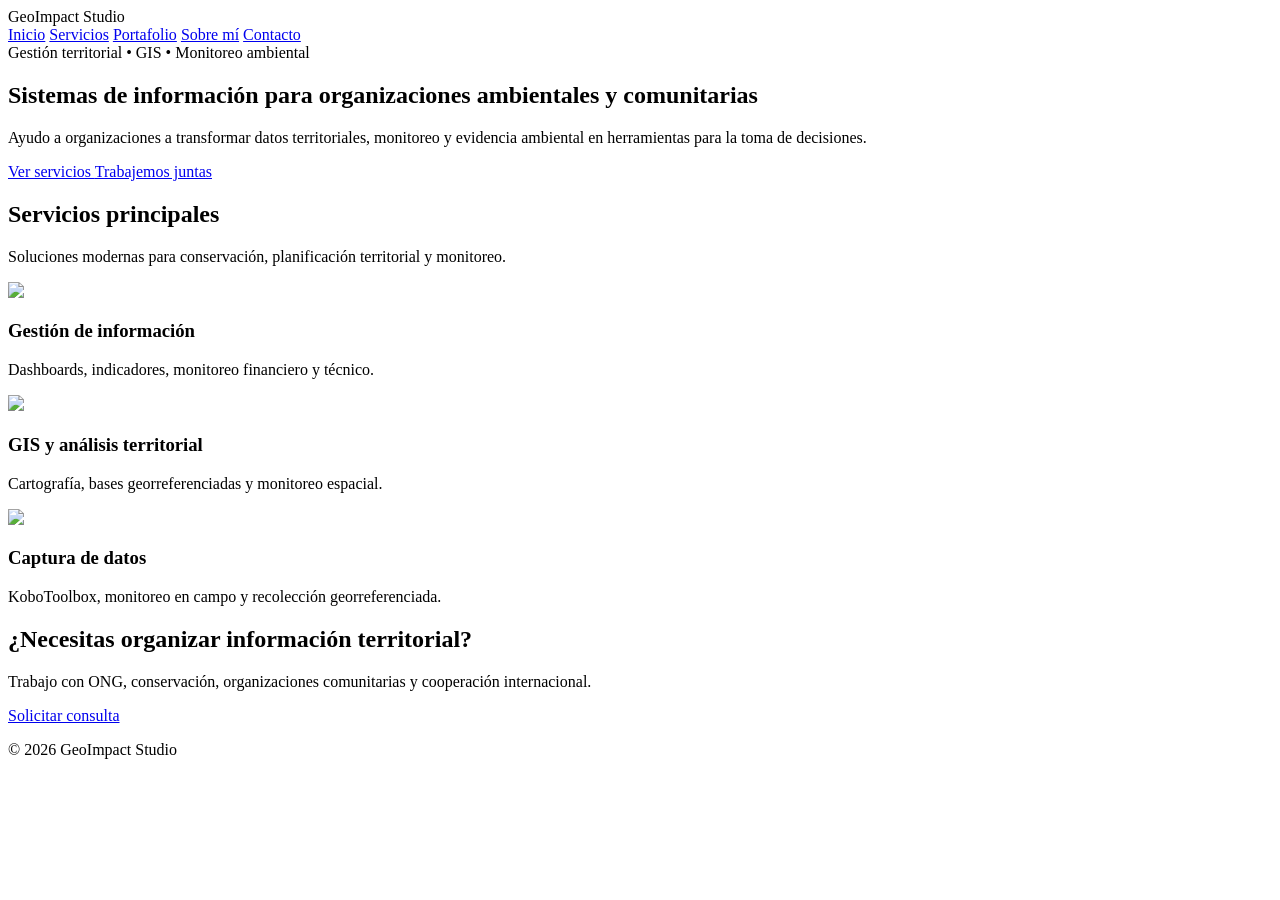
==== index.html @ e309afb4 "Create index.html" ====
<!DOCTYPE html>
<html lang="es">
<head>
  <meta charset="UTF-8">
  <meta name="viewport" content="width=device-width, initial-scale=1.0">

  <title>GeoImpact Studio</title>

  <link rel="stylesheet" href="style.css">

  <link rel="preconnect" href="https://fonts.googleapis.com">
  <link href="https://fonts.googleapis.com/css2?family=Inter:wght@300;400;500;700&display=swap" rel="stylesheet">
</head>

<body>

<header class="navbar">

  <div class="logo">
    GeoImpact Studio
  </div>

  <nav>
    <a href="index.html">Inicio</a>
    <a href="services.html">Servicios</a>
    <a href="portfolio.html">Portafolio</a>
    <a href="about.html">Sobre mí</a>
    <a href="contact.html">Contacto</a>
  </nav>

</header>

<section class="hero">

  <div class="hero-content">

    <span class="tag">
      Gestión territorial • GIS • Monitoreo ambiental
    </span>

    <h1>
      Sistemas de información para organizaciones ambientales y comunitarias
    </h1>

    <p>
      Ayudo a organizaciones a transformar datos territoriales,
      monitoreo y evidencia ambiental en herramientas para la toma
      de decisiones.
    </p>

    <div class="hero-buttons">
      <a href="services.html" class="btn-primary">
        Ver servicios
      </a>

      <a href="contact.html" class="btn-secondary">
        Trabajemos juntas
      </a>
    </div>

  </div>

</section>

<section class="services-home">

  <div class="section-title">
    <h2>Servicios principales</h2>
    <p>
      Soluciones modernas para conservación,
      planificación territorial y monitoreo.
    </p>
  </div>

  <div class="cards">

    <div class="card">
      <img src="assets/dashboard.jpg">

      <h3>Gestión de información</h3>

      <p>
        Dashboards, indicadores,
        monitoreo financiero y técnico.
      </p>
    </div>

    <div class="card">
      <img src="assets/gis.jpg">

      <h3>GIS y análisis territorial</h3>

      <p>
        Cartografía, bases georreferenciadas
        y monitoreo espacial.
      </p>
    </div>

    <div class="card">
      <img src="assets/field.jpg">

      <h3>Captura de datos</h3>

      <p>
        KoboToolbox, monitoreo en campo
        y recolección georreferenciada.
      </p>
    </div>

  </div>

</section>

<section class="cta">

  <h2>
    ¿Necesitas organizar información territorial?
  </h2>

  <p>
    Trabajo con ONG, conservación,
    organizaciones comunitarias y cooperación internacional.
  </p>

  <a href="contact.html" class="btn-primary">
    Solicitar consulta
  </a>

</section>

<footer>

  <p>
    © 2026 GeoImpact Studio
  </p>

</footer>

<script src="script.js"></script>

</body>
</html>
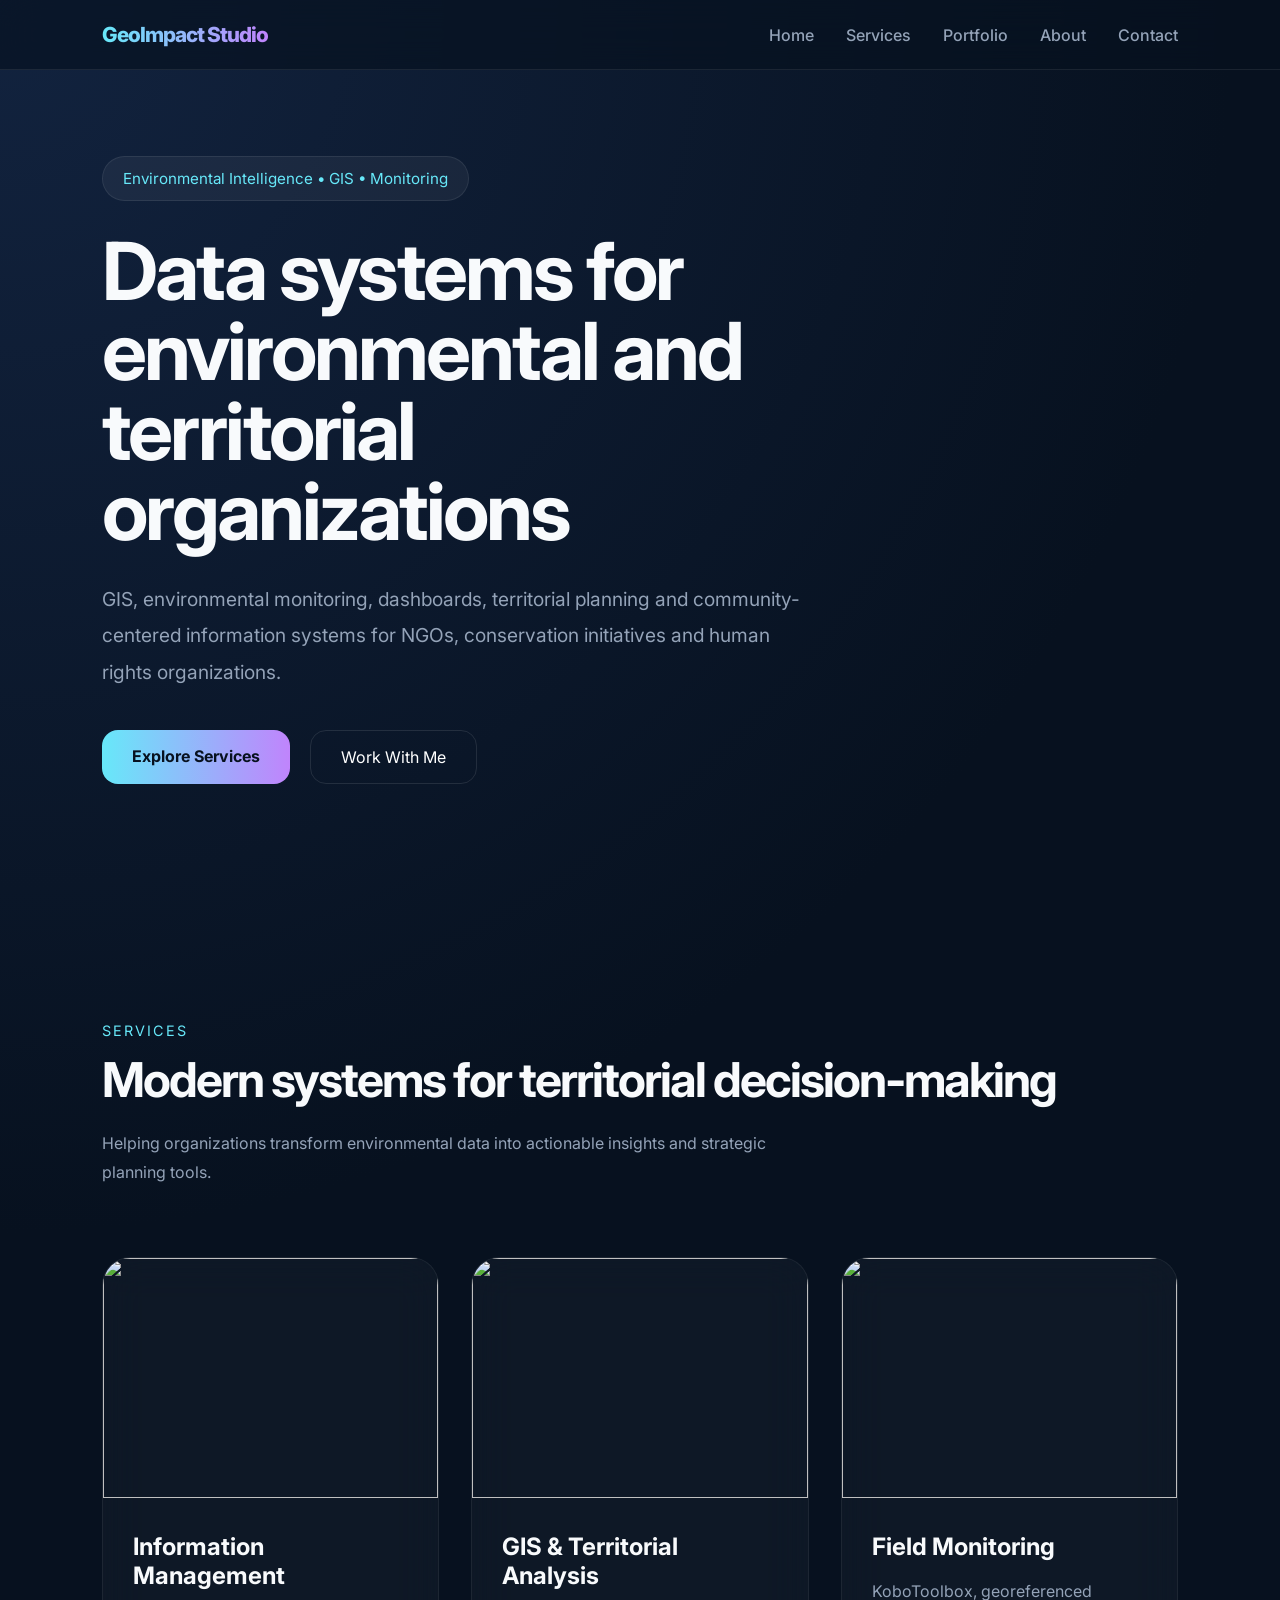
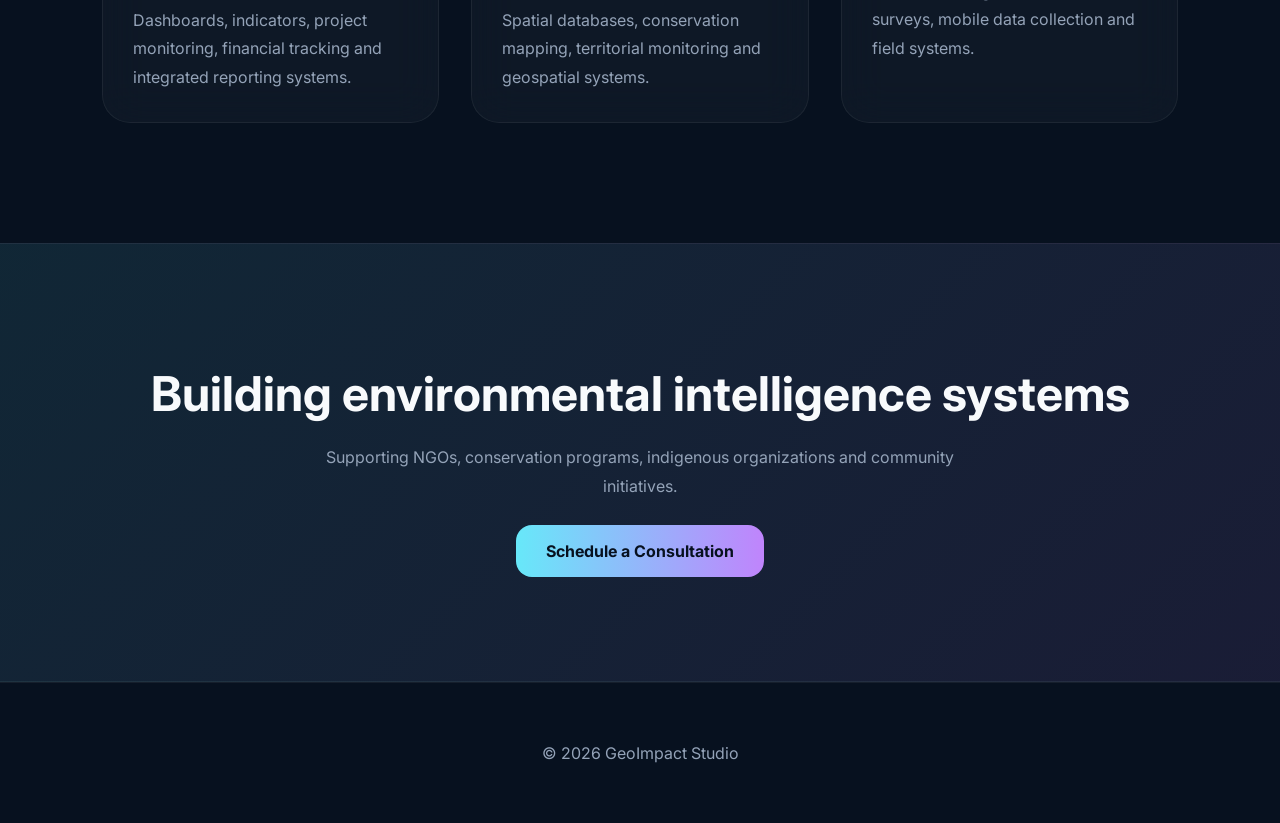
==== commit eace75d8: "Update index.html" ====
--- a/index.html
+++ b/index.html
@@ -1,6 +1,8 @@
 <!DOCTYPE html>
-<html lang="es">
+<html lang="en">
+
 <head>
+
   <meta charset="UTF-8">
   <meta name="viewport" content="width=device-width, initial-scale=1.0">
 
@@ -9,7 +11,9 @@
   <link rel="stylesheet" href="style.css">
 
   <link rel="preconnect" href="https://fonts.googleapis.com">
-  <link href="https://fonts.googleapis.com/css2?family=Inter:wght@300;400;500;700&display=swap" rel="stylesheet">
+
+  <link href="https://fonts.googleapis.com/css2?family=Inter:wght@300;400;500;600;700;800;900&display=swap" rel="stylesheet">
+
 </head>
 
 <body>
@@ -21,11 +25,11 @@
   </div>
 
   <nav>
-    <a href="index.html">Inicio</a>
-    <a href="services.html">Servicios</a>
-    <a href="portfolio.html">Portafolio</a>
-    <a href="about.html">Sobre mí</a>
-    <a href="contact.html">Contacto</a>
+    <a href="index.html">Home</a>
+    <a href="services.html">Services</a>
+    <a href="portfolio.html">Portfolio</a>
+    <a href="about.html">About</a>
+    <a href="contact.html">Contact</a>
   </nav>
 
 </header>
@@ -35,76 +39,103 @@
   <div class="hero-content">
 
     <span class="tag">
-      Gestión territorial • GIS • Monitoreo ambiental
+      Environmental Intelligence • GIS • Monitoring
     </span>
 
     <h1>
-      Sistemas de información para organizaciones ambientales y comunitarias
+      Data systems for environmental and territorial organizations
     </h1>
 
     <p>
-      Ayudo a organizaciones a transformar datos territoriales,
-      monitoreo y evidencia ambiental en herramientas para la toma
-      de decisiones.
+      GIS, environmental monitoring, dashboards, territorial planning
+      and community-centered information systems for NGOs,
+      conservation initiatives and human rights organizations.
     </p>
 
     <div class="hero-buttons">
+
       <a href="services.html" class="btn-primary">
-        Ver servicios
+        Explore Services
       </a>
 
       <a href="contact.html" class="btn-secondary">
-        Trabajemos juntas
+        Work With Me
       </a>
+
     </div>
 
   </div>
 
 </section>
 
-<section class="services-home">
+<section>
 
   <div class="section-title">
-    <h2>Servicios principales</h2>
+
+    <span>Services</span>
+
+    <h2>
+      Modern systems for territorial decision-making
+    </h2>
+
     <p>
-      Soluciones modernas para conservación,
-      planificación territorial y monitoreo.
+      Helping organizations transform environmental data into
+      actionable insights and strategic planning tools.
     </p>
+
   </div>
 
   <div class="cards">
 
     <div class="card">
+
       <img src="assets/dashboard.jpg">
 
-      <h3>Gestión de información</h3>
+      <div class="card-content">
 
-      <p>
-        Dashboards, indicadores,
-        monitoreo financiero y técnico.
-      </p>
+        <h3>Information Management</h3>
+
+        <p>
+          Dashboards, indicators, project monitoring,
+          financial tracking and integrated reporting systems.
+        </p>
+
+      </div>
+
     </div>
 
     <div class="card">
+
       <img src="assets/gis.jpg">
 
-      <h3>GIS y análisis territorial</h3>
+      <div class="card-content">
 
-      <p>
-        Cartografía, bases georreferenciadas
-        y monitoreo espacial.
-      </p>
+        <h3>GIS & Territorial Analysis</h3>
+
+        <p>
+          Spatial databases, conservation mapping,
+          territorial monitoring and geospatial systems.
+        </p>
+
+      </div>
+
     </div>
 
     <div class="card">
+
       <img src="assets/field.jpg">
 
-      <h3>Captura de datos</h3>
+      <div class="card-content">
 
-      <p>
-        KoboToolbox, monitoreo en campo
-        y recolección georreferenciada.
-      </p>
+        <h3>Field Monitoring</h3>
+
+        <p>
+          KoboToolbox, georeferenced surveys,
+          mobile data collection and field systems.
+        </p>
+
+      </div>
+
     </div>
 
   </div>
@@ -114,16 +145,16 @@
 <section class="cta">
 
   <h2>
-    ¿Necesitas organizar información territorial?
+    Building environmental intelligence systems
   </h2>
 
   <p>
-    Trabajo con ONG, conservación,
-    organizaciones comunitarias y cooperación internacional.
+    Supporting NGOs, conservation programs,
+    indigenous organizations and community initiatives.
   </p>
 
   <a href="contact.html" class="btn-primary">
-    Solicitar consulta
+    Schedule a Consultation
   </a>
 
 </section>
@@ -136,7 +167,6 @@
 
 </footer>
 
-<script src="script.js"></script>
+</body>
 
-</body>
 </html>
--- a/style.css
+++ b/style.css
@@ -0,0 +1,390 @@
+@import url('https://fonts.googleapis.com/css2?family=Inter:wght@300;400;500;600;700;800;900&display=swap');
+
+:root{
+  --bg:#07111f;
+  --bg2:#0f172a;
+  --card:#111c2d;
+  --primary:#67e8f9;
+  --secondary:#c084fc;
+  --accent:#34d399;
+  --text:#f8fafc;
+  --muted:#94a3b8;
+  --border:rgba(255,255,255,0.08);
+}
+
+*{
+  margin:0;
+  padding:0;
+  box-sizing:border-box;
+}
+
+html{
+  scroll-behavior:smooth;
+}
+
+body{
+  font-family:'Inter',sans-serif;
+  background:
+  radial-gradient(circle at top left,#12233f 0%,#07111f 45%),
+  linear-gradient(to bottom,#07111f,#020617);
+  color:var(--text);
+  overflow-x:hidden;
+}
+
+/* NAVBAR */
+
+.navbar{
+  position:fixed;
+  width:100%;
+  top:0;
+  z-index:1000;
+
+  backdrop-filter:blur(20px);
+  background:rgba(7,17,31,0.65);
+
+  border-bottom:1px solid var(--border);
+
+  display:flex;
+  justify-content:space-between;
+  align-items:center;
+
+  padding:22px 8%;
+}
+
+.logo{
+  font-size:1.3rem;
+  font-weight:800;
+  letter-spacing:-1px;
+
+  background:linear-gradient(
+  to right,
+  var(--primary),
+  var(--secondary));
+
+  -webkit-background-clip:text;
+  -webkit-text-fill-color:transparent;
+}
+
+nav{
+  display:flex;
+  gap:32px;
+}
+
+nav a{
+  color:var(--muted);
+  text-decoration:none;
+  font-weight:500;
+  transition:0.3s;
+}
+
+nav a:hover{
+  color:white;
+}
+
+/* HERO */
+
+.hero{
+  min-height:100vh;
+
+  display:flex;
+  align-items:center;
+
+  padding:140px 8% 100px;
+}
+
+.hero-content{
+  max-width:760px;
+}
+
+.tag{
+  display:inline-flex;
+  align-items:center;
+  gap:10px;
+
+  padding:12px 20px;
+
+  border-radius:999px;
+
+  background:rgba(255,255,255,0.05);
+
+  border:1px solid rgba(255,255,255,0.08);
+
+  color:var(--primary);
+
+  margin-bottom:30px;
+
+  font-size:0.95rem;
+}
+
+.hero h1{
+  font-size:5rem;
+  line-height:1;
+  letter-spacing:-3px;
+
+  margin-bottom:30px;
+}
+
+.hero p{
+  font-size:1.2rem;
+  line-height:1.9;
+
+  color:var(--muted);
+
+  margin-bottom:40px;
+
+  max-width:700px;
+}
+
+.hero-buttons{
+  display:flex;
+  gap:20px;
+}
+
+.btn-primary{
+  background:linear-gradient(
+  to right,
+  var(--primary),
+  var(--secondary));
+
+  color:#07111f;
+
+  padding:16px 30px;
+
+  border-radius:16px;
+
+  text-decoration:none;
+
+  font-weight:700;
+
+  transition:0.3s;
+}
+
+.btn-primary:hover{
+  transform:translateY(-4px);
+  box-shadow:0 20px 40px rgba(103,232,249,0.2);
+}
+
+.btn-secondary{
+  border:1px solid rgba(255,255,255,0.1);
+
+  color:white;
+
+  padding:16px 30px;
+
+  border-radius:16px;
+
+  text-decoration:none;
+
+  transition:0.3s;
+}
+
+.btn-secondary:hover{
+  background:rgba(255,255,255,0.05);
+}
+
+/* SECTIONS */
+
+section{
+  padding:120px 8%;
+}
+
+.section-title{
+  margin-bottom:70px;
+}
+
+.section-title span{
+  color:var(--primary);
+  text-transform:uppercase;
+  letter-spacing:2px;
+  font-size:0.9rem;
+}
+
+.section-title h2{
+  font-size:3rem;
+  margin-top:10px;
+  margin-bottom:20px;
+  letter-spacing:-2px;
+}
+
+.section-title p{
+  color:var(--muted);
+  max-width:700px;
+  line-height:1.8;
+}
+
+/* CARDS */
+
+.cards{
+  display:grid;
+
+  grid-template-columns:
+  repeat(auto-fit,minmax(320px,1fr));
+
+  gap:32px;
+}
+
+.card{
+  position:relative;
+
+  background:rgba(255,255,255,0.03);
+
+  border:1px solid rgba(255,255,255,0.06);
+
+  border-radius:28px;
+
+  overflow:hidden;
+
+  transition:0.4s;
+
+  backdrop-filter:blur(20px);
+}
+
+.card:hover{
+  transform:translateY(-10px);
+  border-color:rgba(103,232,249,0.3);
+}
+
+.card img{
+  width:100%;
+  height:240px;
+  object-fit:cover;
+}
+
+.card-content{
+  padding:30px;
+}
+
+.card h3{
+  font-size:1.5rem;
+  margin-bottom:16px;
+}
+
+.card p{
+  color:var(--muted);
+  line-height:1.8;
+}
+
+/* CTA */
+
+.cta{
+  text-align:center;
+
+  background:
+  linear-gradient(
+  135deg,
+  rgba(103,232,249,0.1),
+  rgba(192,132,252,0.1));
+
+  border-top:1px solid rgba(255,255,255,0.06);
+  border-bottom:1px solid rgba(255,255,255,0.06);
+}
+
+.cta h2{
+  font-size:3rem;
+  margin-bottom:20px;
+}
+
+.cta p{
+  color:var(--muted);
+  max-width:700px;
+  margin:auto;
+  margin-bottom:40px;
+  line-height:1.8;
+}
+
+/* FOOTER */
+
+footer{
+  padding:60px 8%;
+  border-top:1px solid rgba(255,255,255,0.06);
+  color:var(--muted);
+  text-align:center;
+}
+
+/* PAGE HEADER */
+
+.page-header{
+  padding-top:180px;
+  padding-bottom:60px;
+}
+
+.page-header h1{
+  font-size:4rem;
+  letter-spacing:-2px;
+  margin-bottom:20px;
+}
+
+.page-header p{
+  color:var(--muted);
+  max-width:700px;
+  line-height:1.8;
+}
+
+/* CONTACT */
+
+form{
+  display:flex;
+  flex-direction:column;
+  gap:20px;
+  max-width:700px;
+}
+
+input,
+textarea{
+  background:rgba(255,255,255,0.04);
+
+  border:1px solid rgba(255,255,255,0.08);
+
+  padding:18px;
+
+  border-radius:18px;
+
+  color:white;
+
+  font-family:'Inter',sans-serif;
+}
+
+textarea{
+  min-height:180px;
+}
+
+button{
+  background:linear-gradient(
+  to right,
+  var(--primary),
+  var(--secondary));
+
+  color:#07111f;
+
+  border:none;
+
+  padding:18px;
+
+  border-radius:18px;
+
+  font-weight:700;
+
+  cursor:pointer;
+}
+
+/* RESPONSIVE */
+
+@media(max-width:900px){
+
+  .hero h1{
+    font-size:3.3rem;
+  }
+
+  nav{
+    display:none;
+  }
+
+  .section-title h2{
+    font-size:2.2rem;
+  }
+
+  .cta h2{
+    font-size:2.3rem;
+  }
+
+}
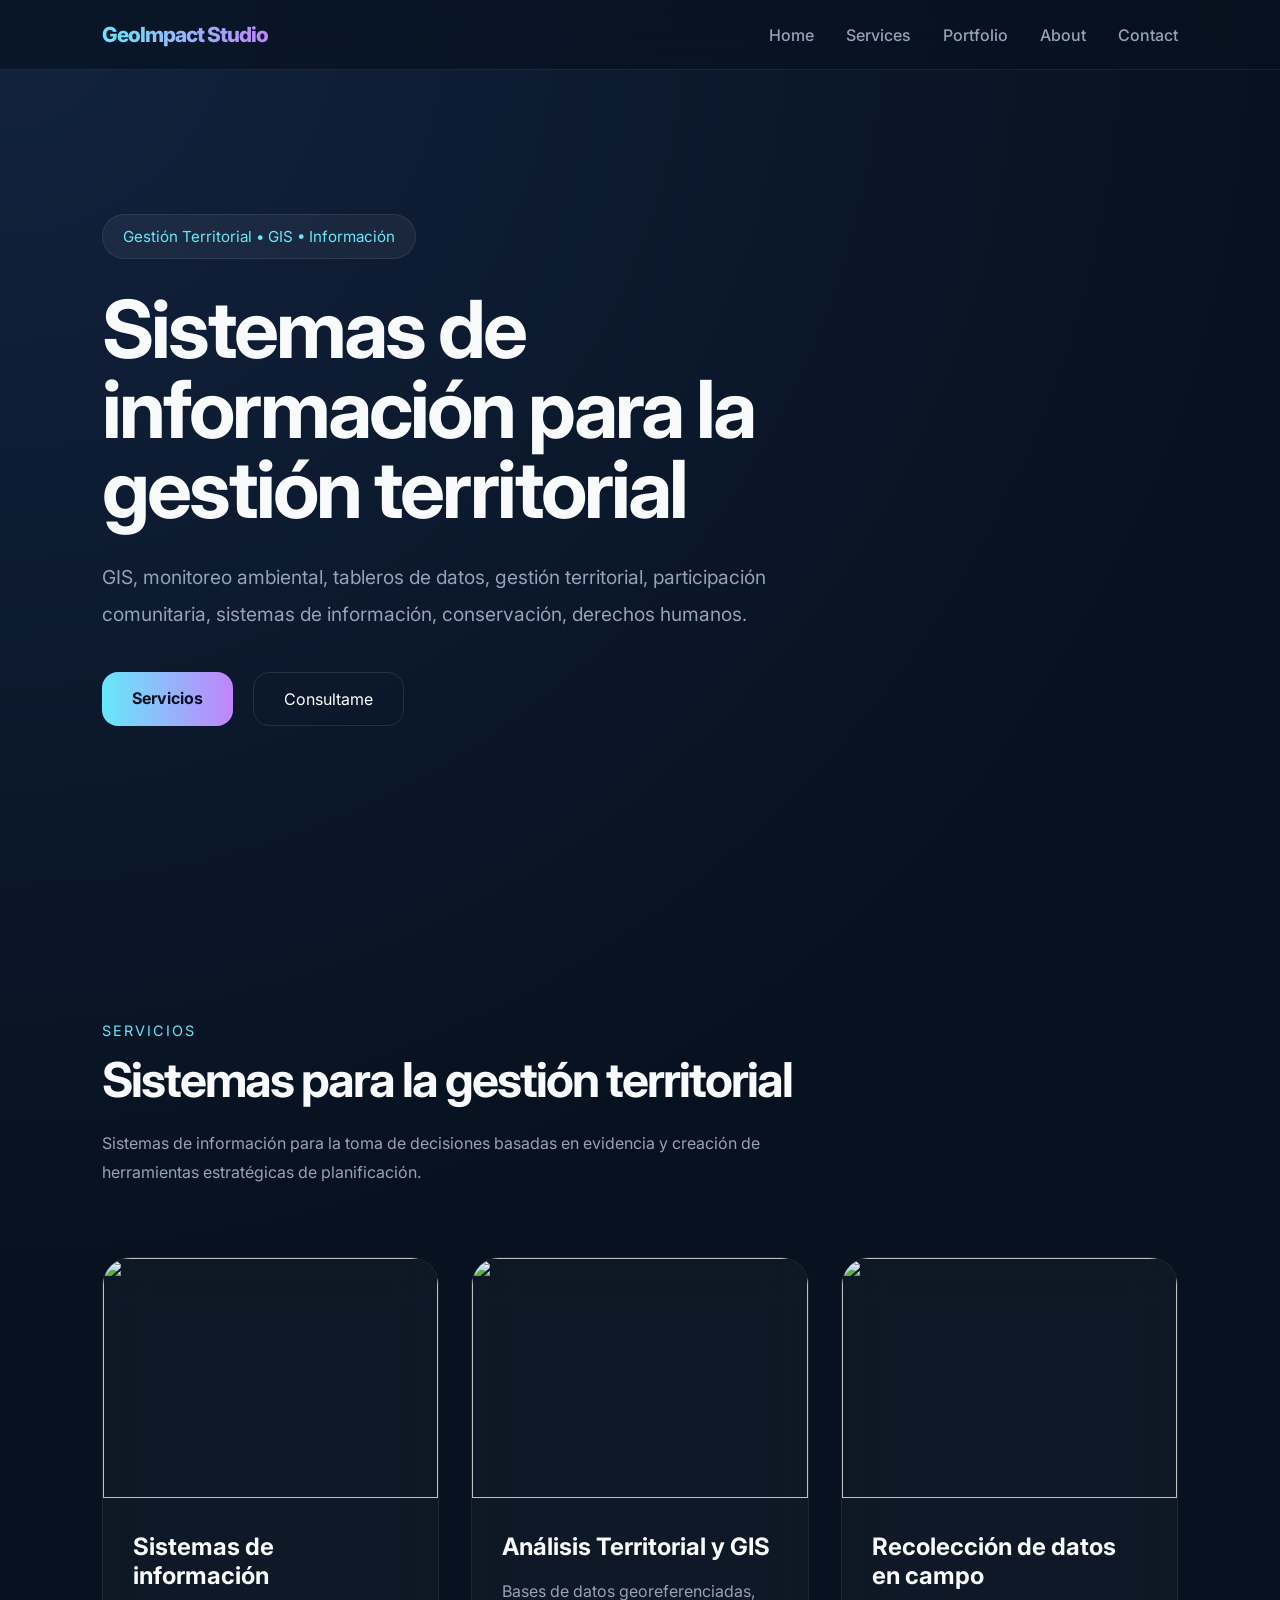
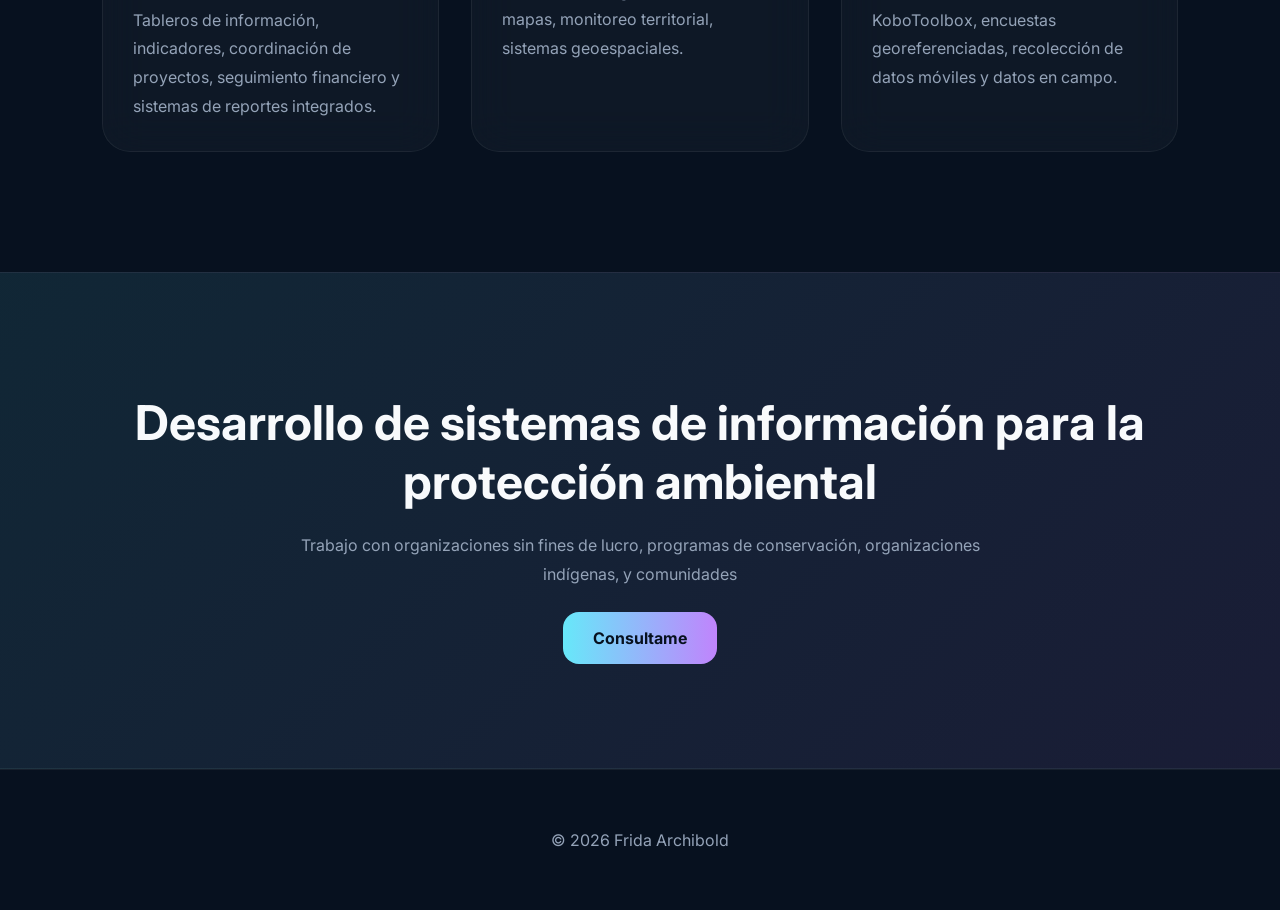
==== commit 540d5d91: "Update index.html" ====
--- a/index.html
+++ b/index.html
@@ -1,12 +1,12 @@
 <!DOCTYPE html>
-<html lang="en">
+<html lang="es">
 
 <head>
 
   <meta charset="UTF-8">
   <meta name="viewport" content="width=device-width, initial-scale=1.0">
 
-  <title>GeoImpact Studio</title>
+  <title>Frida Archibold</title>
 
   <link rel="stylesheet" href="style.css">
 
@@ -39,27 +39,26 @@
   <div class="hero-content">
 
     <span class="tag">
-      Environmental Intelligence • GIS • Monitoring
+      Gestión Territorial • GIS • Información
     </span>
 
     <h1>
-      Data systems for environmental and territorial organizations
+      Sistemas de información para la gestión territorial
     </h1>
 
     <p>
-      GIS, environmental monitoring, dashboards, territorial planning
-      and community-centered information systems for NGOs,
-      conservation initiatives and human rights organizations.
+      GIS, monitoreo ambiental, tableros de datos, gestión territorial,
+      participación comunitaria, sistemas de información, conservación, derechos humanos.
     </p>
 
     <div class="hero-buttons">
 
       <a href="services.html" class="btn-primary">
-        Explore Services
+        Servicios
       </a>
 
       <a href="contact.html" class="btn-secondary">
-        Work With Me
+        Consultame
       </a>
 
     </div>
@@ -72,15 +71,14 @@
 
   <div class="section-title">
 
-    <span>Services</span>
+    <span>Servicios</span>
 
     <h2>
-      Modern systems for territorial decision-making
+      Sistemas para la gestión territorial
     </h2>
 
     <p>
-      Helping organizations transform environmental data into
-      actionable insights and strategic planning tools.
+      Sistemas de información para la toma de decisiones basadas en evidencia y creación de herramientas estratégicas de planificación.
     </p>
 
   </div>
@@ -93,11 +91,11 @@
 
       <div class="card-content">
 
-        <h3>Information Management</h3>
+        <h3>Sistemas de información</h3>
 
         <p>
-          Dashboards, indicators, project monitoring,
-          financial tracking and integrated reporting systems.
+          Tableros de información, indicadores, coordinación de proyectos,
+          seguimiento financiero y sistemas de reportes integrados.
         </p>
 
       </div>
@@ -110,11 +108,10 @@
 
       <div class="card-content">
 
-        <h3>GIS & Territorial Analysis</h3>
+        <h3>Análisis Territorial y GIS</h3>
 
         <p>
-          Spatial databases, conservation mapping,
-          territorial monitoring and geospatial systems.
+          Bases de datos georeferenciadas, mapas, monitoreo territorial, sistemas geoespaciales.
         </p>
 
       </div>
@@ -127,11 +124,11 @@
 
       <div class="card-content">
 
-        <h3>Field Monitoring</h3>
+        <h3>Recolección de datos en campo</h3>
 
         <p>
-          KoboToolbox, georeferenced surveys,
-          mobile data collection and field systems.
+          KoboToolbox, encuestas georeferenciadas,
+          recolección de datos móviles y datos en campo.
         </p>
 
       </div>
@@ -145,16 +142,15 @@
 <section class="cta">
 
   <h2>
-    Building environmental intelligence systems
+    Desarrollo de sistemas de información para la protección ambiental
   </h2>
 
   <p>
-    Supporting NGOs, conservation programs,
-    indigenous organizations and community initiatives.
+   Trabajo con organizaciones sin fines de lucro, programas de conservación, organizaciones indígenas, y comunidades
   </p>
 
   <a href="contact.html" class="btn-primary">
-    Schedule a Consultation
+    Consultame
   </a>
 
 </section>
@@ -162,7 +158,7 @@
 <footer>
 
   <p>
-    © 2026 GeoImpact Studio
+    © 2026 Frida Archibold
   </p>
 
 </footer>
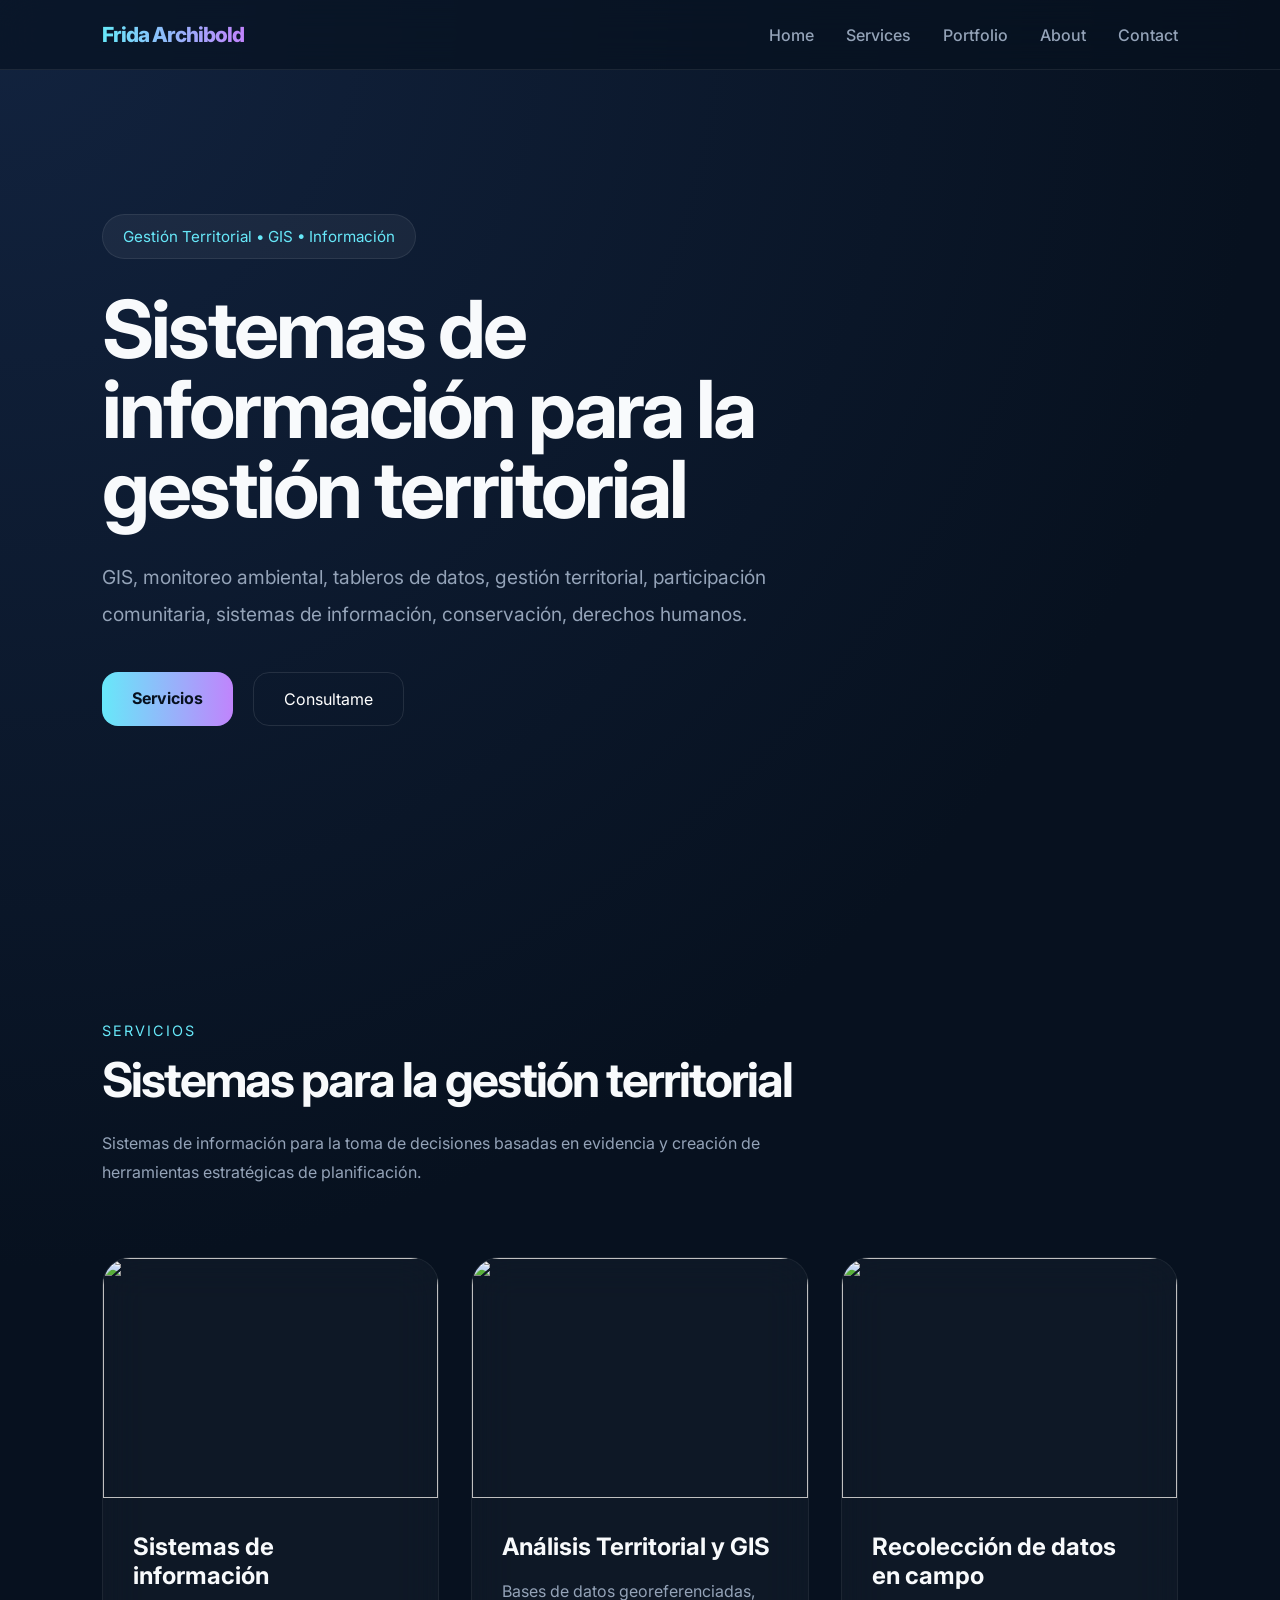
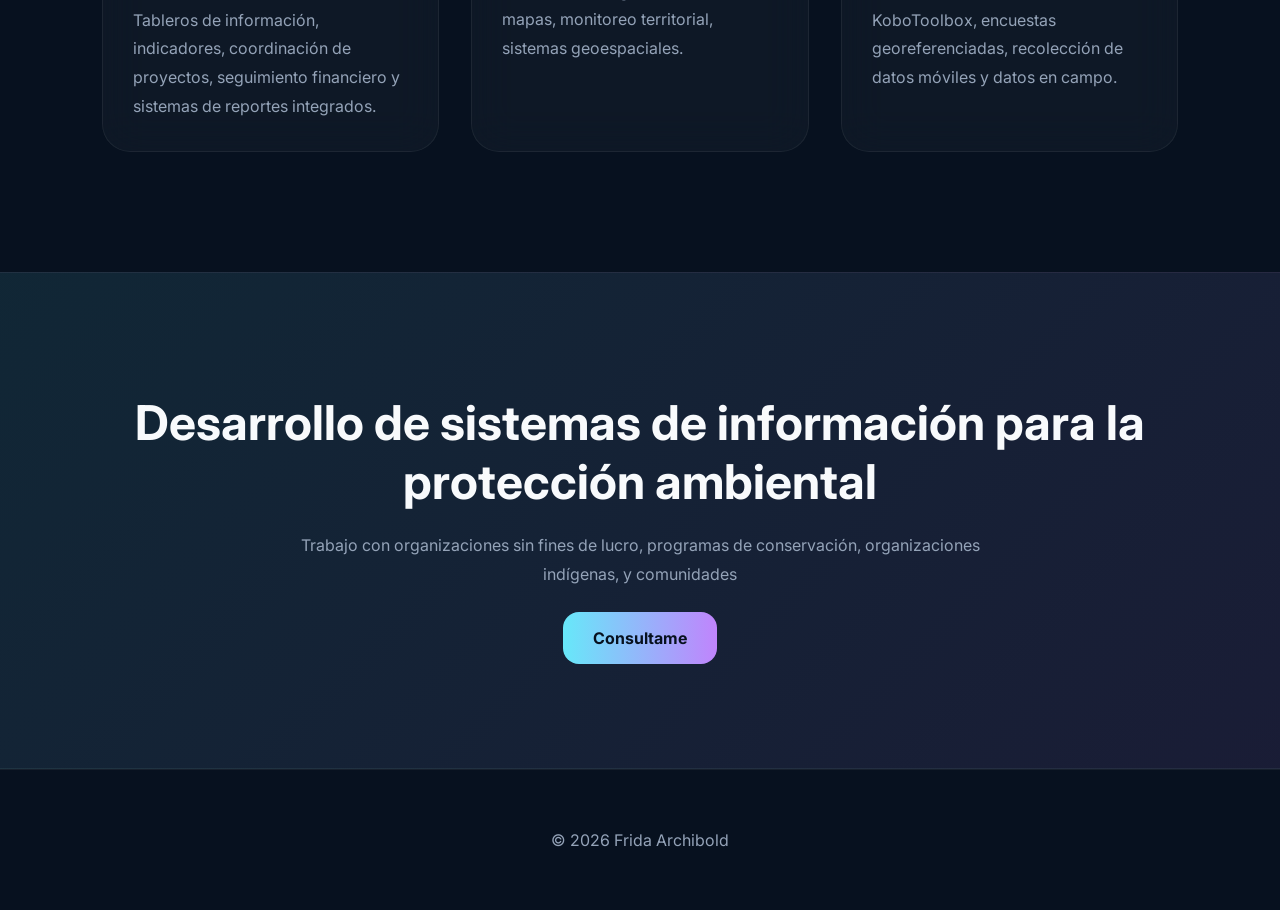
==== commit 944c35a8: "Update index.html" ====
--- a/index.html
+++ b/index.html
@@ -21,7 +21,7 @@
 <header class="navbar">
 
   <div class="logo">
-    GeoImpact Studio
+    Frida Archibold
   </div>
 
   <nav>
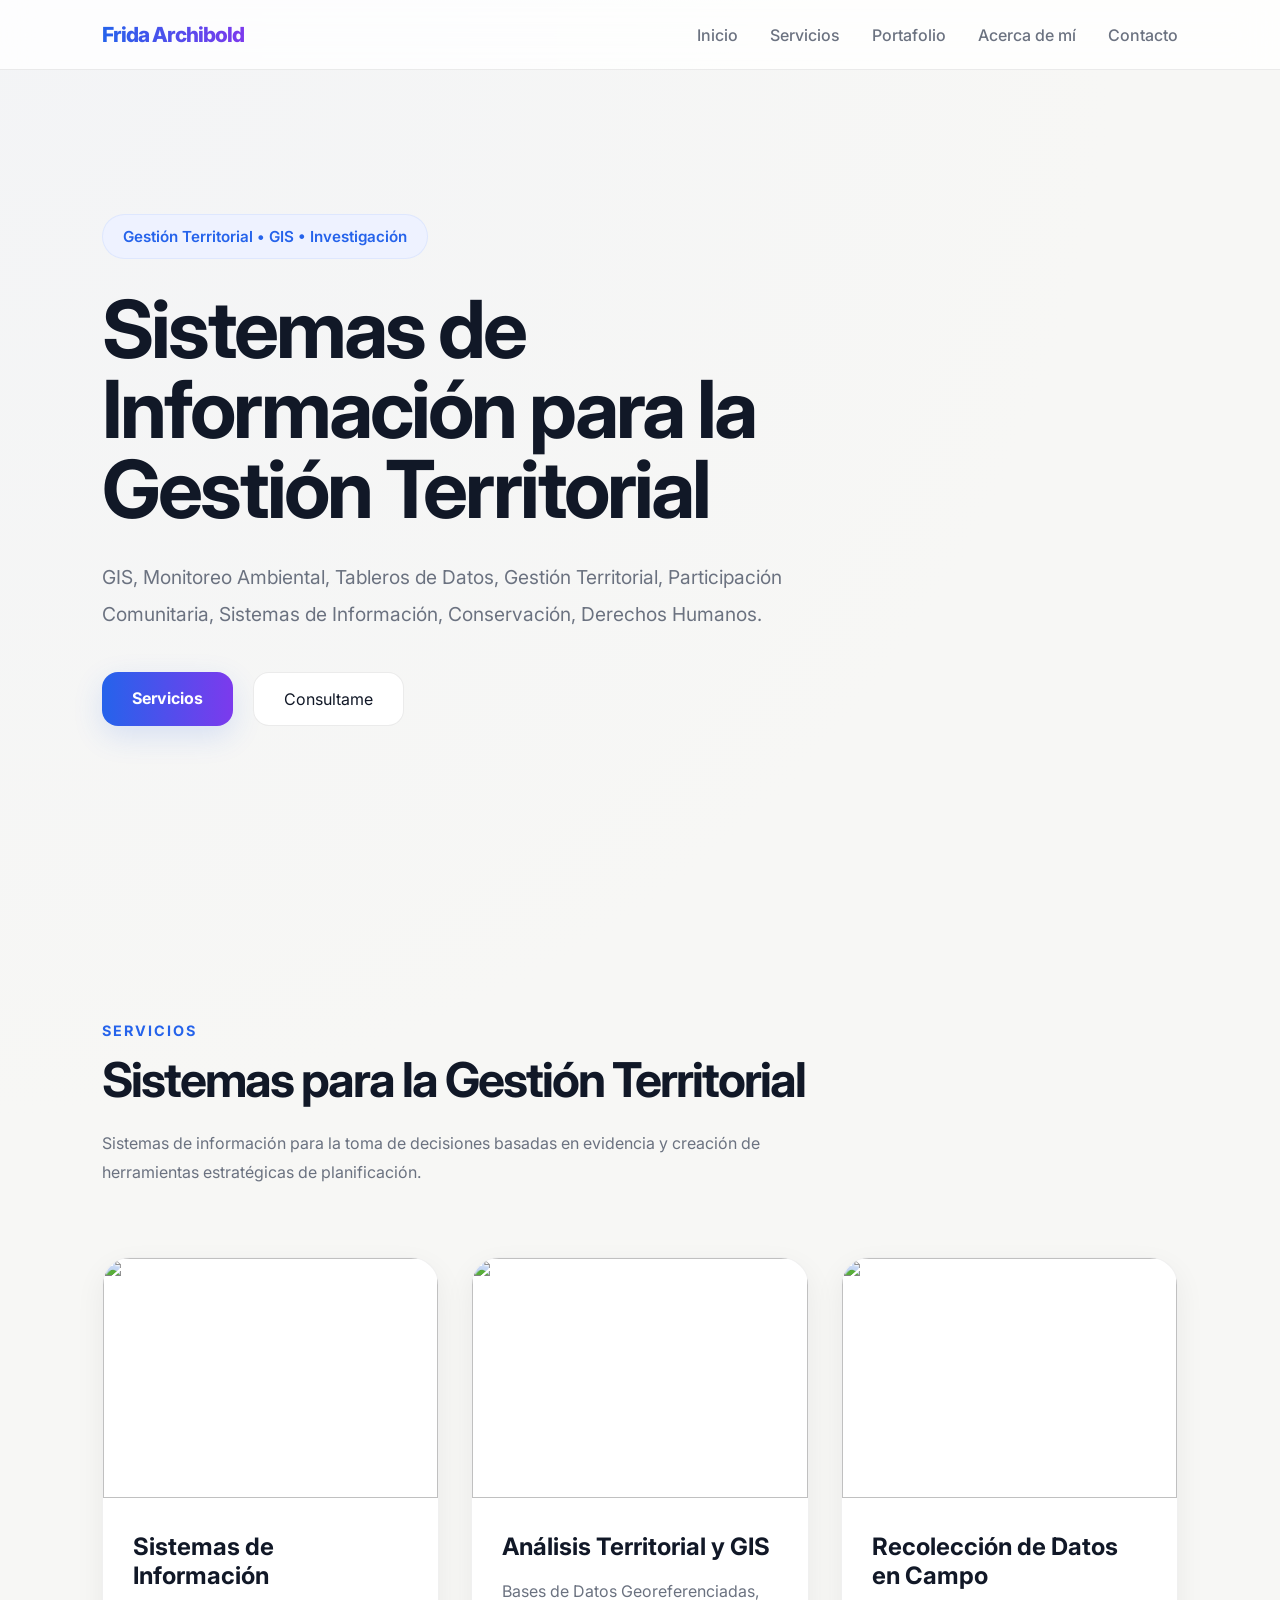
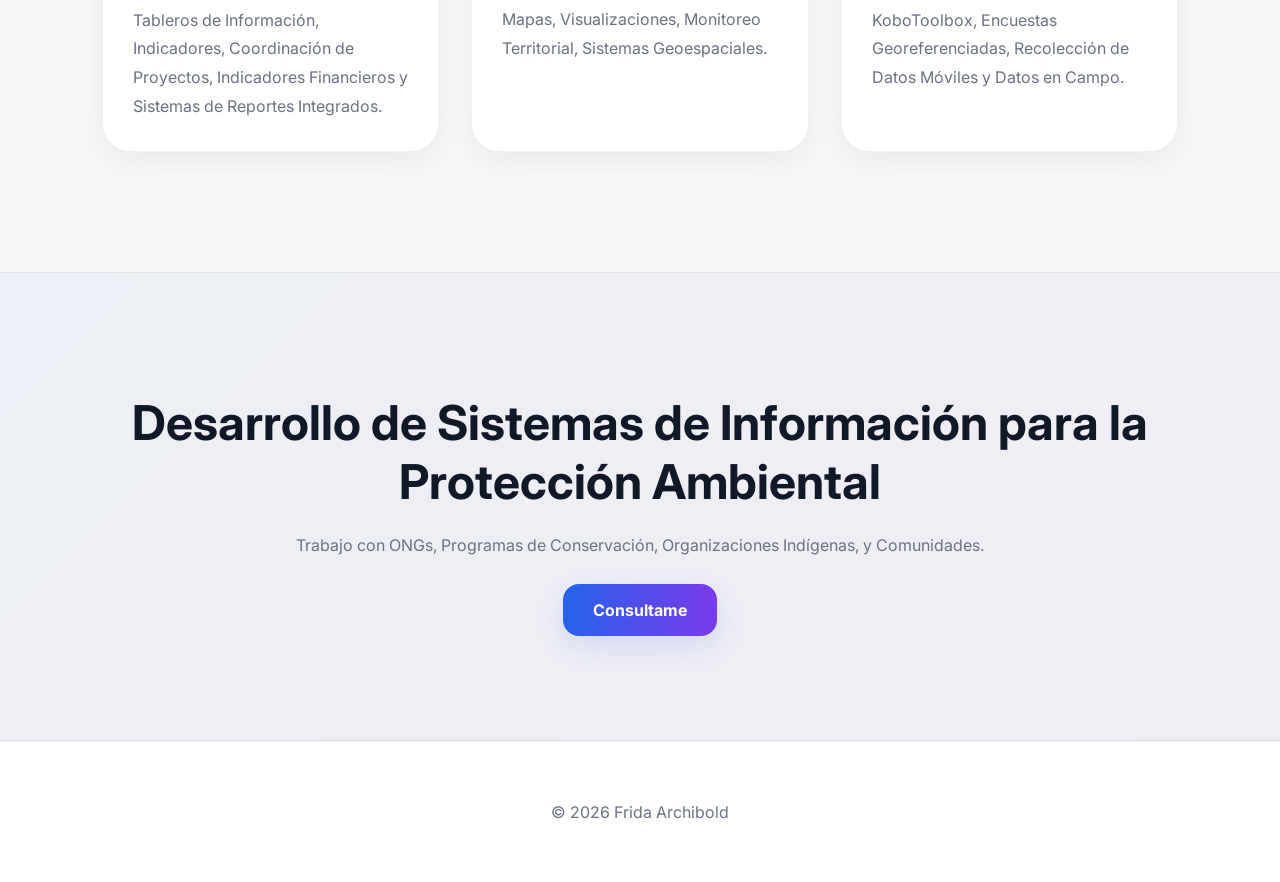
==== commit 6019a2d0: "Update index.html" ====
--- a/index.html
+++ b/index.html
@@ -25,11 +25,11 @@
   </div>
 
   <nav>
-    <a href="index.html">Home</a>
-    <a href="services.html">Services</a>
-    <a href="portfolio.html">Portfolio</a>
-    <a href="about.html">About</a>
-    <a href="contact.html">Contact</a>
+    <a href="index.html">Inicio</a>
+    <a href="services.html">Servicios</a>
+    <a href="portfolio.html">Portafolio</a>
+    <a href="about.html">Acerca de mí</a>
+    <a href="contact.html">Contacto</a>
   </nav>
 
 </header>
@@ -39,16 +39,16 @@
   <div class="hero-content">
 
     <span class="tag">
-      Gestión Territorial • GIS • Información
+      Gestión Territorial • GIS • Investigación
     </span>
 
     <h1>
-      Sistemas de información para la gestión territorial
+      Sistemas de Información para la Gestión Territorial
     </h1>
 
     <p>
-      GIS, monitoreo ambiental, tableros de datos, gestión territorial,
-      participación comunitaria, sistemas de información, conservación, derechos humanos.
+      GIS, Monitoreo Ambiental, Tableros de Datos, Gestión Territorial,
+      Participación Comunitaria, Sistemas de Información, Conservación, Derechos Humanos.
     </p>
 
     <div class="hero-buttons">
@@ -74,7 +74,7 @@
     <span>Servicios</span>
 
     <h2>
-      Sistemas para la gestión territorial
+      Sistemas para la Gestión Territorial
     </h2>
 
     <p>
@@ -91,11 +91,11 @@
 
       <div class="card-content">
 
-        <h3>Sistemas de información</h3>
+        <h3>Sistemas de Información</h3>
 
         <p>
-          Tableros de información, indicadores, coordinación de proyectos,
-          seguimiento financiero y sistemas de reportes integrados.
+          Tableros de Información, Indicadores, Coordinación de Proyectos,
+          Indicadores Financieros y Sistemas de Reportes Integrados.
         </p>
 
       </div>
@@ -111,7 +111,7 @@
         <h3>Análisis Territorial y GIS</h3>
 
         <p>
-          Bases de datos georeferenciadas, mapas, monitoreo territorial, sistemas geoespaciales.
+          Bases de Datos Georeferenciadas, Mapas, Visualizaciones, Monitoreo Territorial, Sistemas Geoespaciales.
         </p>
 
       </div>
@@ -124,11 +124,11 @@
 
       <div class="card-content">
 
-        <h3>Recolección de datos en campo</h3>
+        <h3>Recolección de Datos en Campo</h3>
 
         <p>
-          KoboToolbox, encuestas georeferenciadas,
-          recolección de datos móviles y datos en campo.
+          KoboToolbox, Encuestas Georeferenciadas,
+          Recolección de Datos Móviles y Datos en Campo.
         </p>
 
       </div>
@@ -142,11 +142,11 @@
 <section class="cta">
 
   <h2>
-    Desarrollo de sistemas de información para la protección ambiental
+    Desarrollo de Sistemas de Información para la Protección Ambiental
   </h2>
 
   <p>
-   Trabajo con organizaciones sin fines de lucro, programas de conservación, organizaciones indígenas, y comunidades
+   Trabajo con ONGs, Programas de Conservación, Organizaciones Indígenas, y Comunidades.
   </p>
 
   <a href="contact.html" class="btn-primary">
--- a/style.css
+++ b/style.css
@@ -1,15 +1,20 @@
 @import url('https://fonts.googleapis.com/css2?family=Inter:wght@300;400;500;600;700;800;900&display=swap');
 
 :root{
-  --bg:#07111f;
-  --bg2:#0f172a;
-  --card:#111c2d;
-  --primary:#67e8f9;
-  --secondary:#c084fc;
-  --accent:#34d399;
-  --text:#f8fafc;
-  --muted:#94a3b8;
-  --border:rgba(255,255,255,0.08);
+  --bg:#f7f7f5;
+  --bg2:#ffffff;
+  --card:#ffffff;
+
+  --primary:#2563eb;
+  --secondary:#7c3aed;
+  --accent:#10b981;
+
+  --text:#111827;
+  --muted:#6b7280;
+
+  --border:rgba(0,0,0,0.08);
+
+  --shadow:0 10px 30px rgba(0,0,0,0.06);
 }
 
 *{
@@ -24,10 +29,13 @@
 
 body{
   font-family:'Inter',sans-serif;
+
   background:
-  radial-gradient(circle at top left,#12233f 0%,#07111f 45%),
-  linear-gradient(to bottom,#07111f,#020617);
-  color:var(--text);
+  radial-gradient(circle at top left,#f3f4f6 0%,#f7f7f5 40%),
+  linear-gradient(to bottom,#f7f7f5,#ffffff);
+
+  color:var(--text);
+
   overflow-x:hidden;
 }
 
@@ -40,7 +48,8 @@
   z-index:1000;
 
   backdrop-filter:blur(20px);
-  background:rgba(7,17,31,0.65);
+
+  background:rgba(255,255,255,0.82);
 
   border-bottom:1px solid var(--border);
 
@@ -78,7 +87,7 @@
 }
 
 nav a:hover{
-  color:white;
+  color:var(--text);
 }
 
 /* HERO */
@@ -105,15 +114,17 @@
 
   border-radius:999px;
 
-  background:rgba(255,255,255,0.05);
-
-  border:1px solid rgba(255,255,255,0.08);
+  background:#eef2ff;
+
+  border:1px solid rgba(37,99,235,0.08);
 
   color:var(--primary);
 
   margin-bottom:30px;
 
   font-size:0.95rem;
+
+  font-weight:600;
 }
 
 .hero h1{
@@ -122,6 +133,8 @@
   letter-spacing:-3px;
 
   margin-bottom:30px;
+
+  color:var(--text);
 }
 
 .hero p{
@@ -139,6 +152,8 @@
   display:flex;
   gap:20px;
 }
+
+/* BUTTONS */
 
 .btn-primary{
   background:linear-gradient(
@@ -146,7 +161,7 @@
   var(--primary),
   var(--secondary));
 
-  color:#07111f;
+  color:white;
 
   padding:16px 30px;
 
@@ -157,17 +172,21 @@
   font-weight:700;
 
   transition:0.3s;
+
+  box-shadow:0 10px 30px rgba(37,99,235,0.15);
 }
 
 .btn-primary:hover{
   transform:translateY(-4px);
-  box-shadow:0 20px 40px rgba(103,232,249,0.2);
+  box-shadow:0 20px 40px rgba(37,99,235,0.18);
 }
 
 .btn-secondary{
-  border:1px solid rgba(255,255,255,0.1);
-
-  color:white;
+  border:1px solid rgba(0,0,0,0.08);
+
+  color:var(--text);
+
+  background:white;
 
   padding:16px 30px;
 
@@ -179,7 +198,7 @@
 }
 
 .btn-secondary:hover{
-  background:rgba(255,255,255,0.05);
+  background:#f3f4f6;
 }
 
 /* SECTIONS */
@@ -197,6 +216,7 @@
   text-transform:uppercase;
   letter-spacing:2px;
   font-size:0.9rem;
+  font-weight:700;
 }
 
 .section-title h2{
@@ -204,6 +224,8 @@
   margin-top:10px;
   margin-bottom:20px;
   letter-spacing:-2px;
+
+  color:var(--text);
 }
 
 .section-title p{
@@ -226,9 +248,9 @@
 .card{
   position:relative;
 
-  background:rgba(255,255,255,0.03);
-
-  border:1px solid rgba(255,255,255,0.06);
+  background:var(--card);
+
+  border:1px solid rgba(0,0,0,0.06);
 
   border-radius:28px;
 
@@ -236,12 +258,16 @@
 
   transition:0.4s;
 
-  backdrop-filter:blur(20px);
+  box-shadow:var(--shadow);
 }
 
 .card:hover{
   transform:translateY(-10px);
-  border-color:rgba(103,232,249,0.3);
+
+  border-color:rgba(37,99,235,0.15);
+
+  box-shadow:
+  0 20px 40px rgba(0,0,0,0.08);
 }
 
 .card img{
@@ -257,6 +283,8 @@
 .card h3{
   font-size:1.5rem;
   margin-bottom:16px;
+
+  color:var(--text);
 }
 
 .card p{
@@ -272,16 +300,18 @@
   background:
   linear-gradient(
   135deg,
-  rgba(103,232,249,0.1),
-  rgba(192,132,252,0.1));
-
-  border-top:1px solid rgba(255,255,255,0.06);
-  border-bottom:1px solid rgba(255,255,255,0.06);
+  rgba(37,99,235,0.05),
+  rgba(124,58,237,0.05));
+
+  border-top:1px solid rgba(0,0,0,0.05);
+  border-bottom:1px solid rgba(0,0,0,0.05);
 }
 
 .cta h2{
   font-size:3rem;
   margin-bottom:20px;
+
+  color:var(--text);
 }
 
 .cta p{
@@ -296,9 +326,14 @@
 
 footer{
   padding:60px 8%;
-  border-top:1px solid rgba(255,255,255,0.06);
-  color:var(--muted);
+
+  border-top:1px solid rgba(0,0,0,0.06);
+
+  color:var(--muted);
+
   text-align:center;
+
+  background:white;
 }
 
 /* PAGE HEADER */
@@ -312,6 +347,8 @@
   font-size:4rem;
   letter-spacing:-2px;
   margin-bottom:20px;
+
+  color:var(--text);
 }
 
 .page-header p{
@@ -331,17 +368,24 @@
 
 input,
 textarea{
-  background:rgba(255,255,255,0.04);
-
-  border:1px solid rgba(255,255,255,0.08);
+  background:white;
+
+  border:1px solid rgba(0,0,0,0.08);
 
   padding:18px;
 
   border-radius:18px;
 
-  color:white;
+  color:var(--text);
 
   font-family:'Inter',sans-serif;
+
+  box-shadow:0 4px 12px rgba(0,0,0,0.03);
+}
+
+input::placeholder,
+textarea::placeholder{
+  color:#9ca3af;
 }
 
 textarea{
@@ -354,7 +398,7 @@
   var(--primary),
   var(--secondary));
 
-  color:#07111f;
+  color:white;
 
   border:none;
 
@@ -365,6 +409,13 @@
   font-weight:700;
 
   cursor:pointer;
+
+  transition:0.3s;
+}
+
+button:hover{
+  opacity:0.95;
+  transform:translateY(-2px);
 }
 
 /* RESPONSIVE */
@@ -387,4 +438,8 @@
     font-size:2.3rem;
   }
 
-}
+  .hero-buttons{
+    flex-direction:column;
+  }
+
+}
